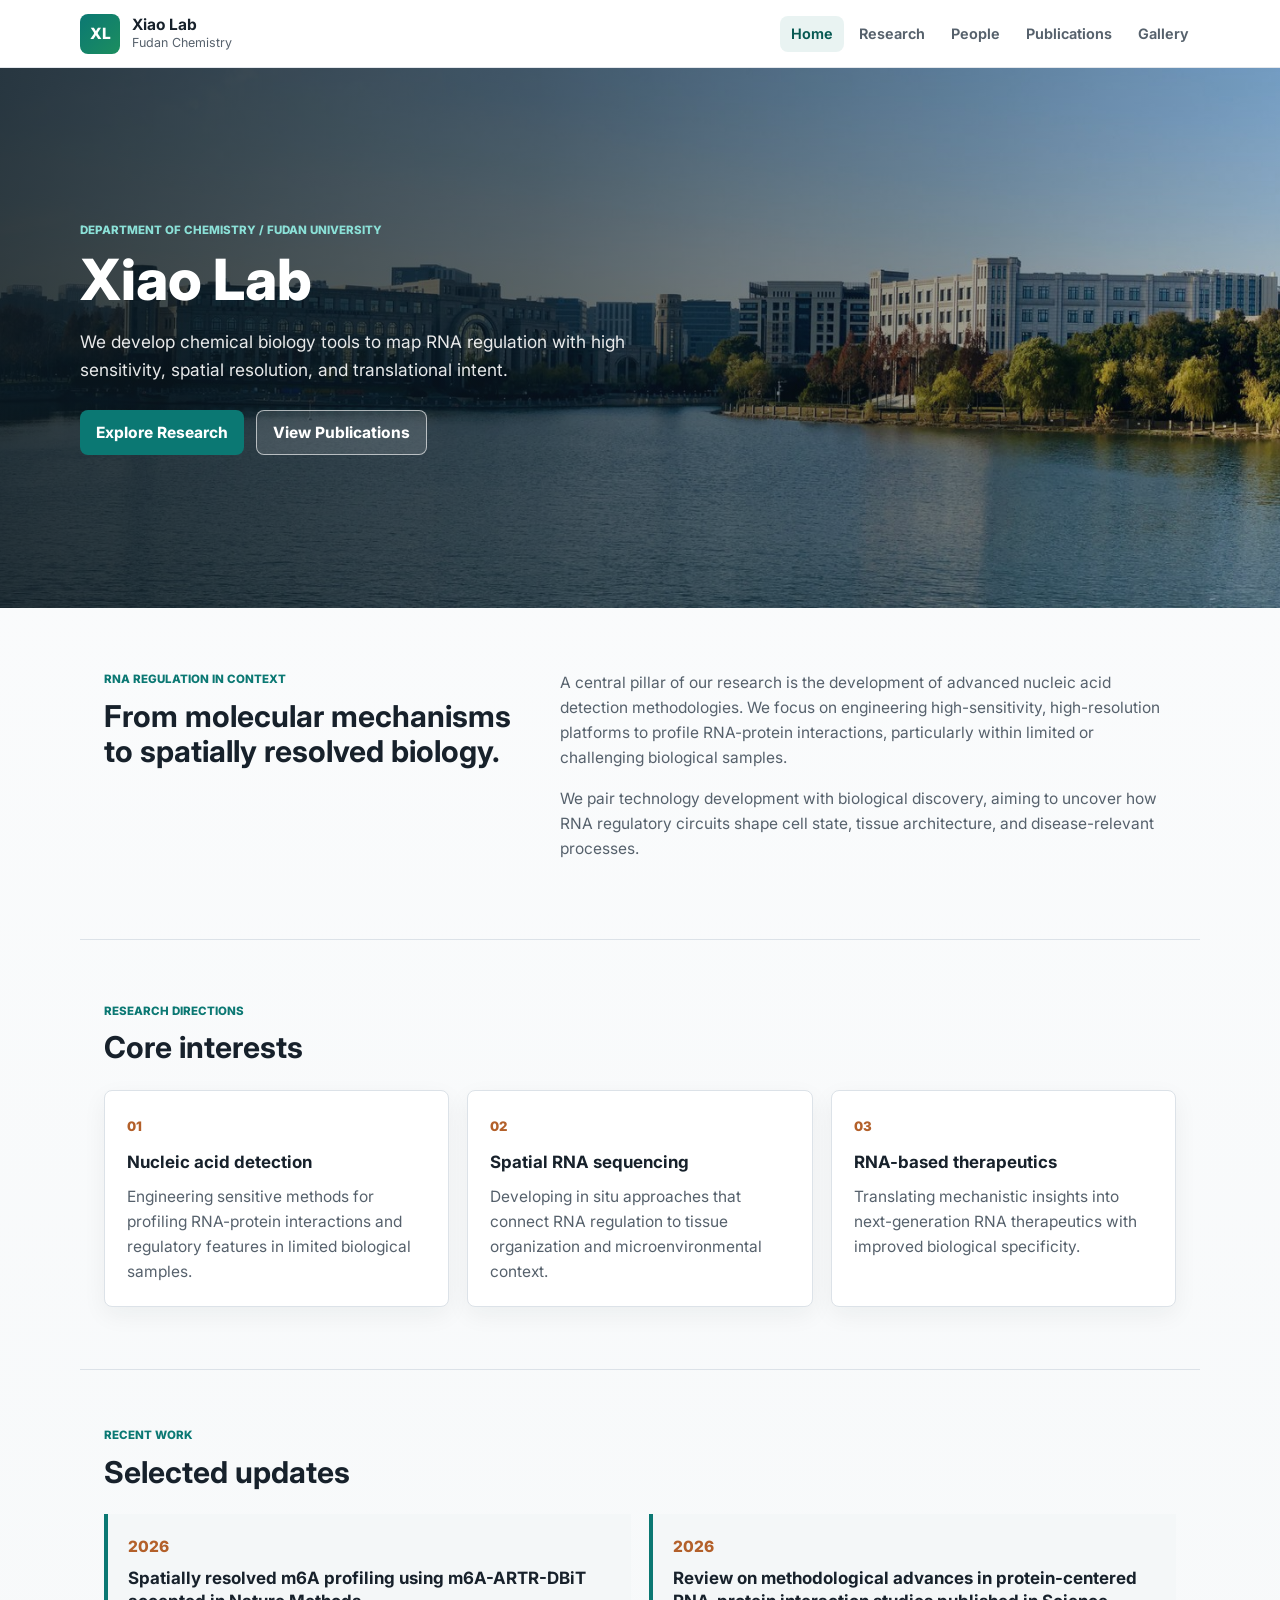
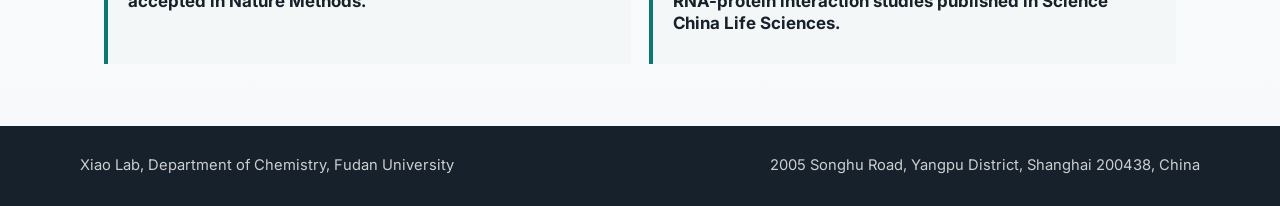
==== index.html @ 6940653c "Create Xiao Lab website" ====
<!DOCTYPE html>
<html lang="en">
<head>
  <meta charset="utf-8">
  <meta name="viewport" content="width=device-width, initial-scale=1">
  <title>Xiao Lab | Fudan University</title>
  <meta name="description" content="Xiao Lab at the Department of Chemistry, Fudan University. Chemical biology tools for RNA regulation, spatial sequencing, and RNA-based therapeutics.">
  <link rel="preconnect" href="https://fonts.googleapis.com">
  <link rel="preconnect" href="https://fonts.gstatic.com" crossorigin>
  <link href="https://fonts.googleapis.com/css2?family=Inter:wght@300;400;600;700;800;900&display=swap" rel="stylesheet">
  <link rel="preload" as="image" href="assets/fudan-campus.jpg">
  <link rel="stylesheet" href="assets/styles.css">
</head>
<body>
  <header class="site-header">
    <a class="brand" href="index.html" aria-label="Xiao Lab home">
      <span class="brand-mark">XL</span>
      <span>
        <strong>Xiao Lab</strong>
        <small>Fudan Chemistry</small>
      </span>
    </a>
    <button class="nav-toggle" aria-expanded="false" aria-label="Toggle navigation">
      <span class="bar"></span>
      <span class="bar"></span>
      <span class="bar"></span>
    </button>
    <nav class="site-nav" aria-label="Primary navigation">
      <a class="active" href="index.html">Home</a>
      <a href="research.html">Research</a>
      <a href="people.html">People</a>
      <a href="publications.html">Publications</a>
      <a href="gallery.html">Gallery</a>
    </nav>
  </header>

  <main>
    <section class="hero" aria-label="Xiao Lab introduction">
      <div class="hero-copy">
        <p class="eyebrow">Department of Chemistry / Fudan University</p>
        <h1>Xiao Lab</h1>
        <p>We develop chemical biology tools to map RNA regulation with high sensitivity, spatial resolution, and translational intent.</p>
        <div class="hero-actions">
          <a class="button" href="research.html">Explore Research</a>
          <a class="button button-ghost" href="publications.html">View Publications</a>
        </div>
      </div>
    </section>

    <section class="section intro-grid">
      <div>
        <p class="eyebrow">RNA regulation in context</p>
        <h2>From molecular mechanisms to spatially resolved biology.</h2>
      </div>
      <div class="intro-copy">
        <p>A central pillar of our research is the development of advanced nucleic acid detection methodologies. We focus on engineering high-sensitivity, high-resolution platforms to profile RNA-protein interactions, particularly within limited or challenging biological samples.</p>
        <p>We pair technology development with biological discovery, aiming to uncover how RNA regulatory circuits shape cell state, tissue architecture, and disease-relevant processes.</p>
      </div>
    </section>

    <section class="section">
      <div class="section-heading">
        <p class="eyebrow">Research directions</p>
        <h2>Core interests</h2>
      </div>
      <div class="research-cards">
        <article class="card">
          <span class="card-kicker">01</span>
          <h3>Nucleic acid detection</h3>
          <p>Engineering sensitive methods for profiling RNA-protein interactions and regulatory features in limited biological samples.</p>
        </article>
        <article class="card">
          <span class="card-kicker">02</span>
          <h3>Spatial RNA sequencing</h3>
          <p>Developing in situ approaches that connect RNA regulation to tissue organization and microenvironmental context.</p>
        </article>
        <article class="card">
          <span class="card-kicker">03</span>
          <h3>RNA-based therapeutics</h3>
          <p>Translating mechanistic insights into next-generation RNA therapeutics with improved biological specificity.</p>
        </article>
      </div>
    </section>

    <section class="section news-band">
      <div class="section-heading">
        <p class="eyebrow">Recent work</p>
        <h2>Selected updates</h2>
      </div>
      <div class="news-list">
        <article>
          <time>2026</time>
          <h3>Spatially resolved m6A profiling using m6A-ARTR-DBiT accepted in Nature Methods.</h3>
        </article>
        <article>
          <time>2026</time>
          <h3>Review on methodological advances in protein-centered RNA-protein interaction studies published in Science China Life Sciences.</h3>
        </article>
      </div>
    </section>
  </main>

  <footer class="site-footer">
    <p>Xiao Lab, Department of Chemistry, Fudan University</p>
    <p>2005 Songhu Road, Yangpu District, Shanghai 200438, China</p>
  </footer>
  <script>
    (function () {
      var btn = document.querySelector('.nav-toggle');
      var nav = document.querySelector('.site-nav');
      if (!btn || !nav) return;
      btn.addEventListener('click', function () {
        var open = nav.classList.toggle('open');
        btn.setAttribute('aria-expanded', open);
      });
    })();
  </script>
</body>
</html>
---- assets/styles.css ----
:root {
  --ink: #17212b;
  --muted: #56616c;
  --subtle: #f4f7f8;
  --surface: #ffffff;
  --line: #dce2e8;
  --accent: #0b7873;
  --accent-dark: #075953;
  --warm: #b3602a;
  --shadow: 0 14px 34px rgba(23, 33, 43, 0.1);
  --max: 1120px;
}

* {
  box-sizing: border-box;
}

html {
  scroll-behavior: smooth;
}

body {
  margin: 0;
  color: var(--ink);
  background: linear-gradient(180deg, #fbfcfd 0%, #f7f9fa 100%);
  font-family: Inter, ui-sans-serif, system-ui, -apple-system, BlinkMacSystemFont, "Segoe UI", Arial, sans-serif;
  font-size: 15.5px;
  line-height: 1.62;
  letter-spacing: 0;
}

img {
  display: block;
  max-width: 100%;
}

a {
  color: inherit;
}

.site-header {
  position: sticky;
  top: 0;
  z-index: 20;
  display: flex;
  align-items: center;
  justify-content: space-between;
  gap: 24px;
  min-height: 68px;
  padding: 10px max(24px, calc((100vw - var(--max)) / 2));
  background: rgba(255, 255, 255, 0.96);
  border-bottom: 1px solid rgba(220, 226, 232, 0.8);
  backdrop-filter: blur(16px);
}

.brand {
  display: inline-flex;
  align-items: center;
  gap: 12px;
  min-width: 190px;
  text-decoration: none;
}

.brand-mark {
  display: grid;
  place-items: center;
  width: 40px;
  height: 40px;
  border-radius: 8px;
  color: #ffffff;
  background: linear-gradient(135deg, var(--accent), #1c8e5f);
  font-weight: 800;
}

.brand strong,
.brand small {
  display: block;
  line-height: 1.2;
}

.brand small {
  margin-top: 2px;
  color: var(--muted);
  font-size: 0.78rem;
}

.site-nav {
  display: flex;
  align-items: center;
  justify-content: flex-end;
  gap: 4px;
  flex-wrap: wrap;
}

.site-nav a {
  min-height: 36px;
  padding: 6px 11px;
  border-radius: 8px;
  color: var(--muted);
  font-weight: 650;
  font-size: 0.9rem;
  text-decoration: none;
}

/* Mobile nav toggle button */
.nav-toggle {
  display: none;
  align-items: center;
  justify-content: center;
  width: 44px;
  height: 44px;
  border-radius: 8px;
  background: transparent;
  border: none;
  cursor: pointer;
}
.nav-toggle .bar {
  display: block;
  width: 20px;
  height: 2px;
  background: var(--ink);
  border-radius: 2px;
  transition: transform .22s ease, opacity .18s ease;
}
.nav-toggle .bar + .bar { margin-top: 5px; }
.nav-toggle[aria-expanded="true"] .bar:first-child { transform: translateY(7px) rotate(45deg); }
.nav-toggle[aria-expanded="true"] .bar:nth-child(2) { opacity: 0; }
.nav-toggle[aria-expanded="true"] .bar:last-child { transform: translateY(-7px) rotate(-45deg); }

.site-nav a:hover,
.site-nav a.active {
  color: var(--accent-dark);
  background: rgba(11, 120, 115, 0.09);
}

.hero {
  min-height: 60vh;
  display: grid;
  align-items: center;
  padding: 72px max(24px, calc((100vw - var(--max)) / 2));
  color: #ffffff;
  background:
    linear-gradient(90deg, rgba(10, 24, 33, 0.82) 0%, rgba(10, 24, 33, 0.62) 42%, rgba(10, 24, 33, 0.2) 100%),
    url("fudan-campus.jpg") center center / cover no-repeat;
}

.hero-copy {
  max-width: 660px;
}

.eyebrow {
  margin: 0 0 10px;
  color: var(--accent);
  font-size: 0.72rem;
  font-weight: 800;
  text-transform: uppercase;
}

.hero .eyebrow {
  color: #8be0d7;
}

.hero h1,
.page-hero h1 {
  margin: 0;
  font-family: Inter, ui-sans-serif, system-ui, -apple-system, BlinkMacSystemFont, "Segoe UI", Arial, sans-serif;
  font-size: 3.55rem;
  line-height: 1.06;
  font-weight: 800;
  letter-spacing: 0;
}

.hero p:not(.eyebrow) {
  max-width: 580px;
  margin: 18px 0 0;
  color: rgba(255, 255, 255, 0.9);
  font-size: 1.08rem;
}

.hero-actions {
  display: flex;
  flex-wrap: wrap;
  gap: 12px;
  margin-top: 26px;
}

.button {
  display: inline-flex;
  align-items: center;
  justify-content: center;
  min-height: 42px;
  padding: 9px 16px;
  border-radius: 8px;
  color: #ffffff;
  background: var(--accent);
  font-weight: 750;
  text-decoration: none;
}

.button:hover {
  background: var(--accent-dark);
}

.button-ghost {
  border: 1px solid rgba(255, 255, 255, 0.62);
  background: rgba(255, 255, 255, 0.12);
}

.button-ghost:hover {
  background: rgba(255, 255, 255, 0.22);
}

.section {
  max-width: var(--max);
  margin: 0 auto;
  padding: 62px 24px;
}

.section + .section {
  border-top: 1px solid var(--line);
}

.intro-grid {
  display: grid;
  grid-template-columns: minmax(240px, 0.9fr) minmax(320px, 1.35fr);
  gap: 46px;
}

.intro-grid h2,
.section-heading h2,
.split-feature h2,
.member-card h2,
.research-block h2,
.patents h2 {
  margin: 0;
  font-family: Inter, ui-sans-serif, system-ui, -apple-system, BlinkMacSystemFont, "Segoe UI", Arial, sans-serif;
  font-size: 1.88rem;
  line-height: 1.18;
  letter-spacing: 0;
  font-weight: 700;
}

.intro-copy p,
.split-feature p,
.member-copy p,
.research-block p,
.page-hero p,
.plain-list li {
  color: var(--muted);
}

.intro-copy p:first-child,
.research-block p:first-of-type {
  margin-top: 0;
}

.section-heading {
  max-width: 760px;
  margin-bottom: 24px;
}

.research-cards {
  display: grid;
  grid-template-columns: repeat(3, minmax(0, 1fr));
  gap: 18px;
}

.card {
  min-height: 214px;
  padding: 22px;
  border: 1px solid var(--line);
  border-radius: 8px;
  background: var(--surface);
  box-shadow: 0 8px 24px rgba(23, 33, 43, 0.055);
}

.card {
  transition: transform .18s ease, box-shadow .18s ease;
}
.card:hover { transform: translateY(-6px); box-shadow: 0 20px 40px rgba(23, 33, 43, 0.12); }

.card-kicker {
  display: inline-block;
  margin-bottom: 14px;
  color: var(--warm);
  font-size: 0.82rem;
  font-weight: 850;
}

.card h3,
.news-list h3 {
  margin: 0 0 10px;
  font-size: 1.06rem;
  line-height: 1.32;
}

.card p {
  margin: 0;
  color: var(--muted);
}

.split-feature,
.profile {
  display: grid;
  grid-template-columns: minmax(280px, 1fr) minmax(260px, 390px);
  align-items: center;
  gap: 48px;
}

.split-feature img,
.profile img {
  width: 100%;
  aspect-ratio: 4 / 5;
  object-fit: cover;
  border-radius: 8px;
  box-shadow: var(--shadow);
}

.text-link {
  color: var(--accent-dark);
  font-weight: 750;
  text-decoration-thickness: 2px;
  text-underline-offset: 4px;
}

.news-band {
  padding-top: 56px;
}

.news-list {
  display: grid;
  grid-template-columns: repeat(2, minmax(0, 1fr));
  gap: 18px;
}

.news-list article {
  padding: 20px;
  border-left: 4px solid var(--accent);
  background: var(--subtle);
}

.news-list time {
  display: block;
  margin-bottom: 8px;
  color: var(--warm);
  font-weight: 800;
}

.page-hero {
  max-width: var(--max);
  margin: 0 auto;
  padding: 62px 24px 34px;
}

.page-hero {
  background: linear-gradient(180deg, rgba(11,120,115,0.03), rgba(10,24,33,0.01));
  border-radius: 10px;
  box-shadow: 0 8px 30px rgba(23, 33, 43, 0.03);
}

.compact-hero {
  max-width: 860px;
}

.page-hero h1 {
  max-width: 820px;
  color: var(--ink);
  font-size: 2.62rem;
}

.page-hero p:not(.eyebrow) {
  max-width: 620px;
  margin-top: 14px;
  font-size: 1rem;
}

.research-layout {
  display: grid;
  gap: 18px;
  padding-top: 22px;
}

.research-block {
  display: grid;
  grid-template-columns: minmax(210px, 300px) minmax(260px, 1fr);
  align-items: center;
  gap: 30px;
  padding: 26px;
  border: 1px solid var(--line);
  border-radius: 8px;
  background: var(--surface);
  box-shadow: 0 8px 26px rgba(23, 33, 43, 0.045);
}

.research-figure {
  width: 100%;
  aspect-ratio: 3 / 2;
  object-fit: cover;
  border: 1px solid var(--line);
  border-radius: 8px;
  background: var(--subtle);
}

.research-block p {
  margin: 10px 0 0;
}

.figure-note {
  color: var(--accent-dark) !important;
  font-size: 0.88rem;
  font-weight: 650;
}

.people-section {
  padding-top: 24px;
}

.people-grid {
  display: grid;
  grid-template-columns: repeat(auto-fit, minmax(300px, 1fr));
  gap: 18px;
}

.member-card {
  display: grid;
  grid-template-columns: 128px minmax(0, 1fr);
  gap: 20px;
  align-items: start;
  padding: 22px;
  border: 1px solid var(--line);
  border-radius: 8px;
  background: var(--surface);
  box-shadow: 0 8px 24px rgba(23, 33, 43, 0.055);
}

.member-card img {
  width: 128px;
  aspect-ratio: 4 / 5;
  object-fit: cover;
  border-radius: 8px;
  background: var(--subtle);
}

.member-card h2 {
  font-size: 1.28rem;
  font-weight: 700;
}

.member-copy p {
  margin: 10px 0 0;
}

.member-details {
  display: grid;
  gap: 10px;
  margin: 14px 0 0;
}

.member-details div {
  display: grid;
  gap: 2px;
}

.member-details dt {
  color: var(--ink);
  font-weight: 800;
  font-size: 0.88rem;
}

.member-details dd {
  margin: 0;
  color: var(--muted);
  overflow-wrap: anywhere;
}

.timeline {
  display: grid;
  gap: 8px;
  margin: 0;
  padding: 0;
  list-style: none;
}

.timeline li {
  display: grid;
  grid-template-columns: 150px minmax(0, 1fr);
  gap: 24px;
  padding: 18px 0;
  border-bottom: 1px solid var(--line);
}

.timeline time {
  color: var(--accent-dark);
  font-weight: 850;
}

.timeline p {
  margin: 0;
  color: var(--muted);
}

.publication-list {
  display: grid;
  gap: 14px;
  margin: 0;
  padding: 0;
  counter-reset: publications;
  list-style: none;
}

.publication-list li {
  counter-increment: publications;
  position: relative;
  padding: 22px 22px 22px 66px;
  border: 1px solid var(--line);
  border-radius: 8px;
  background: var(--surface);
}

.publication-list li { transition: transform .16s ease, box-shadow .16s ease; }
.publication-list li:hover { transform: translateY(-4px); box-shadow: 0 16px 32px rgba(23,33,43,0.06); }

.publication-list li::before {
  content: counter(publications, decimal-leading-zero);
  position: absolute;
  left: 20px;
  top: 23px;
  color: var(--warm);
  font-weight: 850;
  font-size: 0.84rem;
}

.publication-list p {
  margin: 0;
  color: #303b45;
}

.publication-list a {
  color: var(--accent-dark);
  overflow-wrap: anywhere;
}

.featured-publication {
  border-left: 5px solid var(--accent) !important;
}

.plain-list {
  display: grid;
  gap: 16px;
  margin: 0;
  padding-left: 20px;
}

.gallery-grid {
  display: grid;
  grid-template-columns: repeat(3, minmax(0, 1fr));
  gap: 18px;
  padding-top: 28px;
}

.gallery-grid figure {
  margin: 0;
  border: 1px solid var(--line);
  border-radius: 8px;
  overflow: hidden;
  background: var(--surface);
}

.gallery-grid img {
  width: 100%;
  aspect-ratio: 4 / 3;
  object-fit: cover;
}

.gallery-grid figcaption {
  padding: 14px 16px 16px;
  color: var(--muted);
  font-size: 0.94rem;
}

.site-footer {
  display: flex;
  justify-content: space-between;
  gap: 18px;
  padding: 28px max(24px, calc((100vw - var(--max)) / 2));
  color: rgba(255, 255, 255, 0.78);
  background: #17212b;
  font-size: 0.92rem;
}

.site-footer p {
  margin: 0;
}

@media (max-width: 900px) {
  .site-header {
    align-items: flex-start;
    flex-direction: column;
    gap: 12px;
  }

  .site-nav {
    justify-content: flex-start;
  }

  /* collapse/expand nav on small screens */
  .nav-toggle { display: inline-flex; }
  .site-nav { display: block; width: 100%; max-height: 0; overflow: hidden; transition: max-height .28s ease; }
  .site-nav.open { max-height: 600px; }

  .site-nav a { display: block; padding: 10px 12px; margin: 6px 0; border-radius: 6px; }

  .hero {
    min-height: 64vh;
    padding-top: 70px;
    padding-bottom: 70px;
  }

  .hero h1,
  .page-hero h1 {
    font-size: 3rem;
  }

  .intro-grid,
  .research-cards,
  .split-feature,
  .news-list,
  .gallery-grid {
    grid-template-columns: 1fr;
  }

  .split-feature img,
  .profile img {
    max-width: 430px;
  }

  .research-block,
  .member-card {
    grid-template-columns: 1fr;
    gap: 18px;
  }

  .member-card img {
    width: 132px;
  }
}

@media (max-width: 620px) {
  body {
    font-size: 15px;
  }

  .site-header {
    padding: 12px 18px;
  }

  .site-nav a {
    padding: 7px 9px;
    font-size: 0.88rem;
  }

  .hero,
  .section,
  .page-hero {
    padding-left: 18px;
    padding-right: 18px;
  }

  .hero h1,
  .page-hero h1 {
    font-size: 2.45rem;
  }

  .hero p:not(.eyebrow) {
    font-size: 1.05rem;
  }

  .hero-actions,
  .button {
    width: 100%;
  }

  .intro-grid h2,
  .section-heading h2,
  .split-feature h2,
  .member-card h2,
  .research-block h2,
  .patents h2 {
    font-size: 1.75rem;
  }

  .timeline li {
    grid-template-columns: 1fr;
    gap: 6px;
  }


  .member-card { transition: transform .16s ease, box-shadow .16s ease; }
  .member-card:hover { transform: translateY(-4px); box-shadow: 0 18px 34px rgba(23,33,43,0.06); }
  .publication-list li {
    padding: 20px;
  }

  .publication-list li::before {
    position: static;
    display: block;
    margin-bottom: 10px;
  }

  .site-footer {
    flex-direction: column;
    padding-left: 18px;
    padding-right: 18px;
  }
}
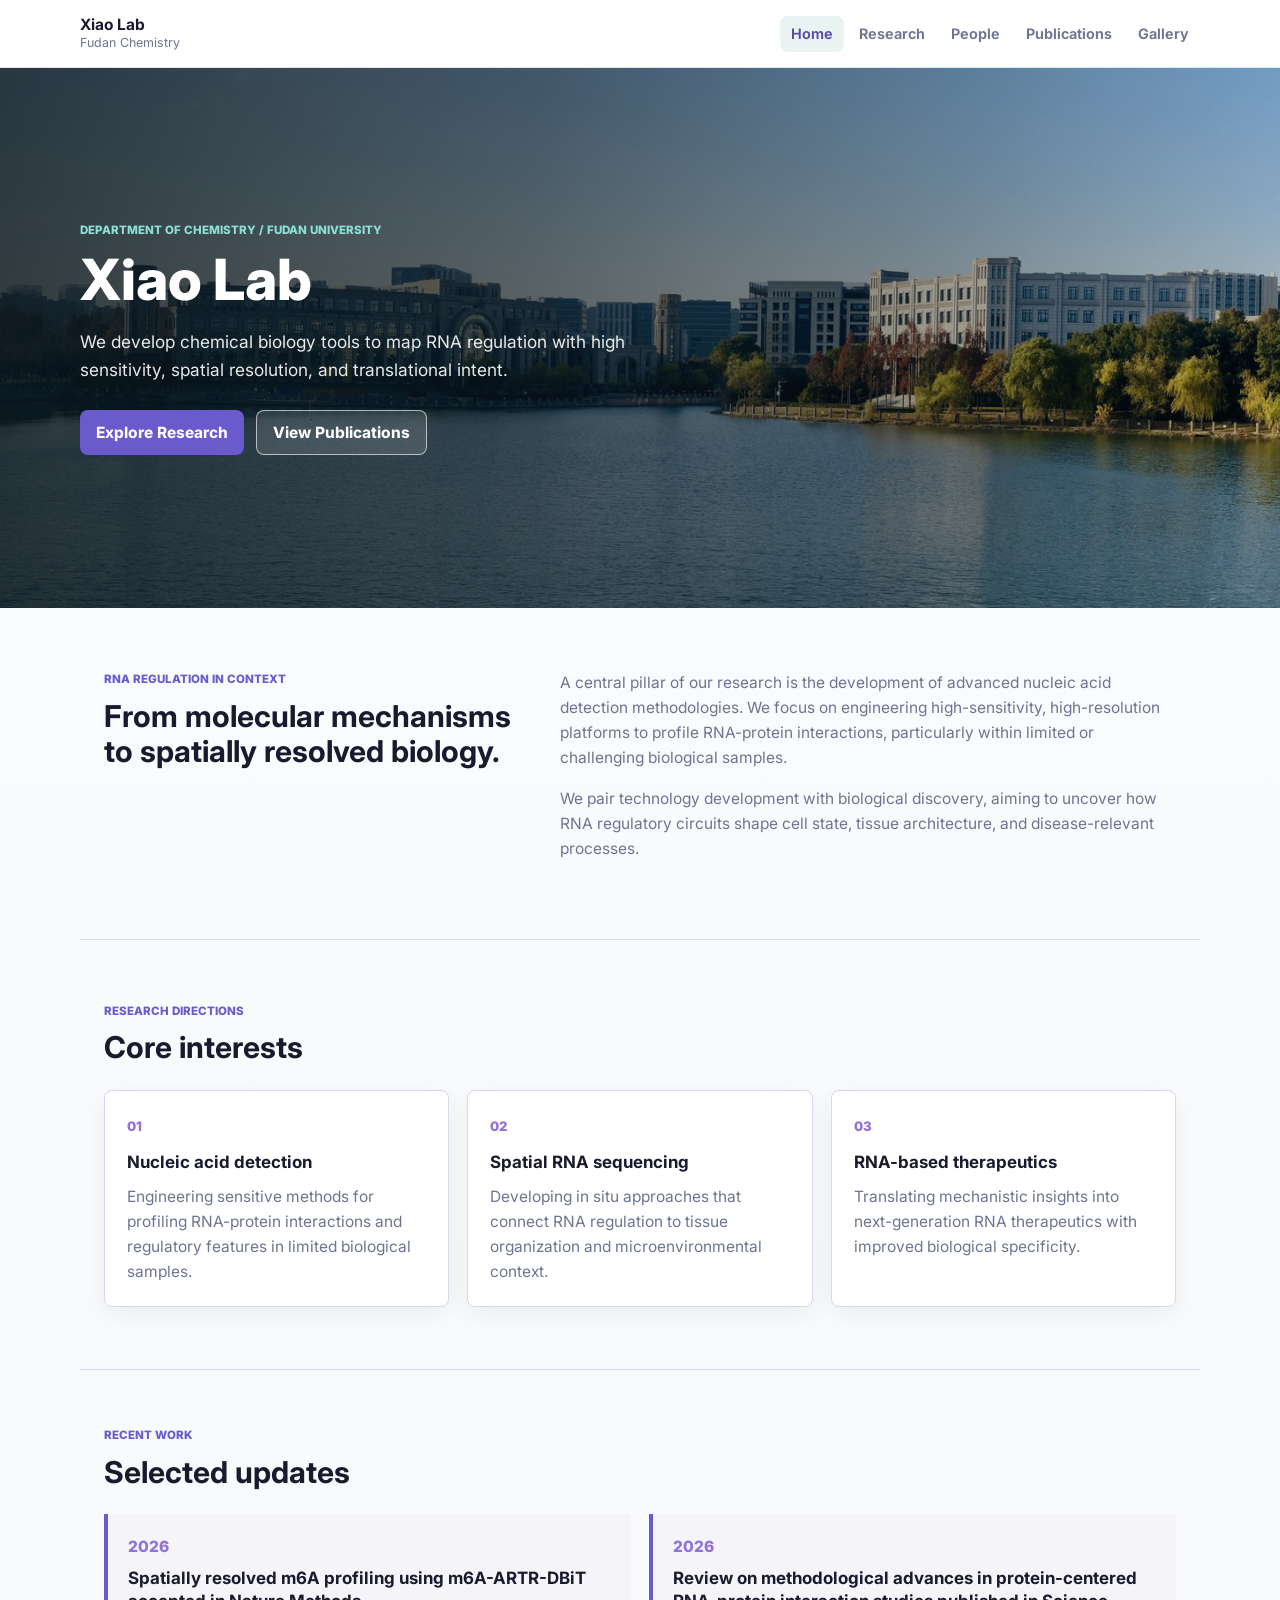
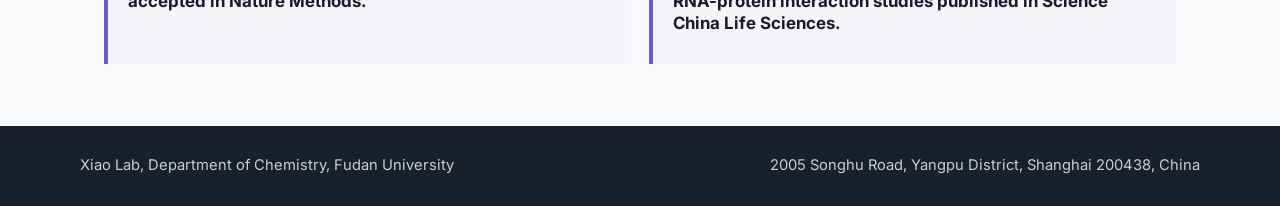
==== commit 79c9277b: "index.html" ====
--- a/index.html
+++ b/index.html
@@ -14,7 +14,6 @@
 <body>
   <header class="site-header">
     <a class="brand" href="index.html" aria-label="Xiao Lab home">
-      <span class="brand-mark">XL</span>
       <span>
         <strong>Xiao Lab</strong>
         <small>Fudan Chemistry</small>
--- a/assets/styles.css
+++ b/assets/styles.css
@@ -1,12 +1,12 @@
 :root {
-  --ink: #17212b;
-  --muted: #56616c;
-  --subtle: #f4f7f8;
+  --ink: #1a1a2e;
+  --muted: #6e7491;
+  --subtle: #f4f4f9;
   --surface: #ffffff;
-  --line: #dce2e8;
-  --accent: #0b7873;
-  --accent-dark: #075953;
-  --warm: #b3602a;
+  --line: #d8d8e8;
+  --accent: #6A5ACD;
+  --accent-dark: #584BAA;
+  --warm: #9370DB;
   --shadow: 0 14px 34px rgba(23, 33, 43, 0.1);
   --max: 1120px;
 }
